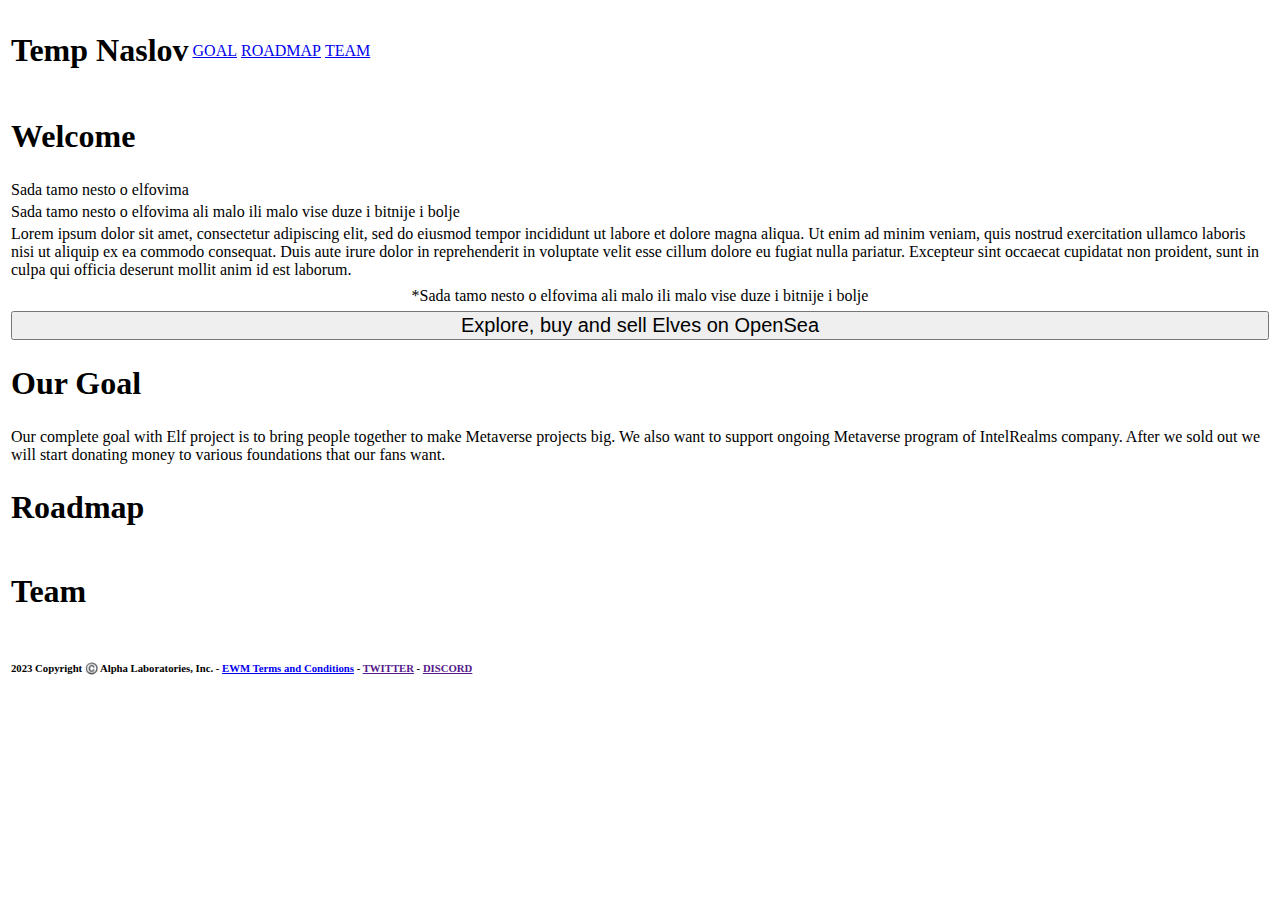
==== index.html @ 91750bc0 "Update index.html" ====
<!doctype html>
<html lang="en">
  <head>
    <meta charset="utf-8">
    <meta content='maximum-scale=1.0, initial-scale=1.0, width=device-width' name='viewport'>
    <link rel="stylesheet" href="style.css">
    <title>Temp Naslov</title>
    <link href="https://cdn.jsdelivr.net/npm/bootstrap@5.2.3/dist/css/bootstrap.min.css" rel="stylesheet" integrity="sha384-rbsA2VBKQhggwzxH7pPCaAqO46MgnOM80zW1RWuH61DGLwZJEdK2Kadq2F9CUG65" crossorigin="anonymous">
  </head>
  <body>
    <div class="p-3 mb-1 bg-black text-white overflow-hidden container-fluid d-flex">
        <table style="height: 20%; max-width: 100%;">
            <td class="align-middle"><h1 class="pe-2 text-justify">Temp Naslov</h1></td>
            <td class="align-middle"><a class="p-2 text-decoration-none text-light text-justify" href="#goal">GOAL</a></td>
            <td class="align-middle"><a class="p-2 text-decoration-none text-light text-justify" href="#roadmap">ROADMAP</a></td>
            <td class="align-middle"><a class="p-2 text-decoration-none text-light text-justify" href="#team">TEAM</a></td>
        </table>
    </div>


    <div class="text-white text-left container-fluid d-flex align-items-center justify-content-center m-0 p-0" style="height: auto;">
      <div class="h-100 w-75">
        <table class="table table-borderless">
          <tbody>
            <tr>
              <td class="pt-5 pb-5 align-top"><h1 class="display-1 text-justify text-light">Welcome</h1></td>
            </tr>

            <tr>
              <td class="align-top text-justify text-light lead">Sada tamo nesto o elfovima</td>
            </tr>

            <tr>
              <td class="align-top text-justify text-light lead">Sada tamo nesto o elfovima ali malo ili malo vise duze i bitnije i bolje</td>
            </tr>

            <tr class="bbot">
              <td class="align-top text-justify text-light lead pb-3">Lorem ipsum dolor sit amet, consectetur adipiscing elit, sed do eiusmod tempor incididunt ut labore et dolore magna aliqua. Ut enim ad minim veniam, quis nostrud exercitation ullamco laboris nisi ut aliquip ex ea commodo consequat. Duis aute irure dolor in reprehenderit in voluptate velit esse cillum dolore eu fugiat nulla pariatur. Excepteur sint occaecat cupidatat non proident, sunt in culpa qui officia deserunt mollit anim id est laborum.</td>
            </tr>

            <tr class="bbot">
              <td class="align-middle"><img src="images/kocka.png" class="img-fluid" alt="" class="" style="display: block; margin-left: auto; margin-right: auto;"></td>
            </tr>

            <tr>
              <td class="align-top text-justify text-light text-muted" style="text-align: center;">*Sada tamo nesto o elfovima ali malo ili malo vise duze i bitnije i bolje</td>
            </tr>

            <tr>
              <td class="align-top text-justify text-light pt-5"><a href="" class="text-decoration-none text-light" style="font-weight: bold; font-size: 26px;"><button class="text-light btn btn-outline-primary" style="width: 100%; height: 100%; font-size: 20px;">Explore, buy and sell Elves on OpenSea</button></a></td>
            </tr>

            <tr class="bbot" id="goal">
              <td class="pt-5 pb-5 align-top"><h1 class="display-5 text-justify text-light">Our Goal</h1></td>
            </tr>

            <tr>
              <td class="align-top text-justify text-light lead">Our complete goal with Elf project is to bring people together to make Metaverse projects big. We also want to support ongoing Metaverse program of IntelRealms company. After we sold out we will start donating money to various foundations that our fans want.</td>
            </tr>

            <tr class="bbot" id="roadmap">
              <td class="pt-5 pb-5 align-top"><h1 class="display-5 text-justify text-light">Roadmap</h1></td>
            </tr>



            <tr class="bbot" id="team">
              <td class="pt-5 pb-5 align-top"><h1 class="display-5 text-justify text-light">Team</h1></td>
            </tr>
          </tbody>
        </table>
      </div>
    </div>


    <div class="text-white text-left container-fluid d-flex align-items-center justify-content-center pt-5 pb-3" style="height: auto;">
      <table style="height: 20%; max-width: 80%;">
          <td class="align-middle"><h6 class="text-justify text-muted">2023 Copyright ©️ Alpha Laboratories, Inc. - <a href="tos.html" class="text-decoration-none text-light text-justify" target="_blank">EWM Terms and Conditions</a> - <a href="" class="text-decoration-none text-light text-justify" target="_blank">TWITTER</a> - <a href="" class="text-decoration-none text-light text-justify" target="_blank">DISCORD</a></h6></td>
      </table>
    </div>

    <script src="https://cdn.jsdelivr.net/npm/bootstrap@5.2.3/dist/js/bootstrap.bundle.min.js" integrity="sha384-kenU1KFdBIe4zVF0s0G1M5b4hcpxyD9F7jL+jjXkk+Q2h455rYXK/7HAuoJl+0I4" crossorigin="anonymous"></script>
  </body>
</html>
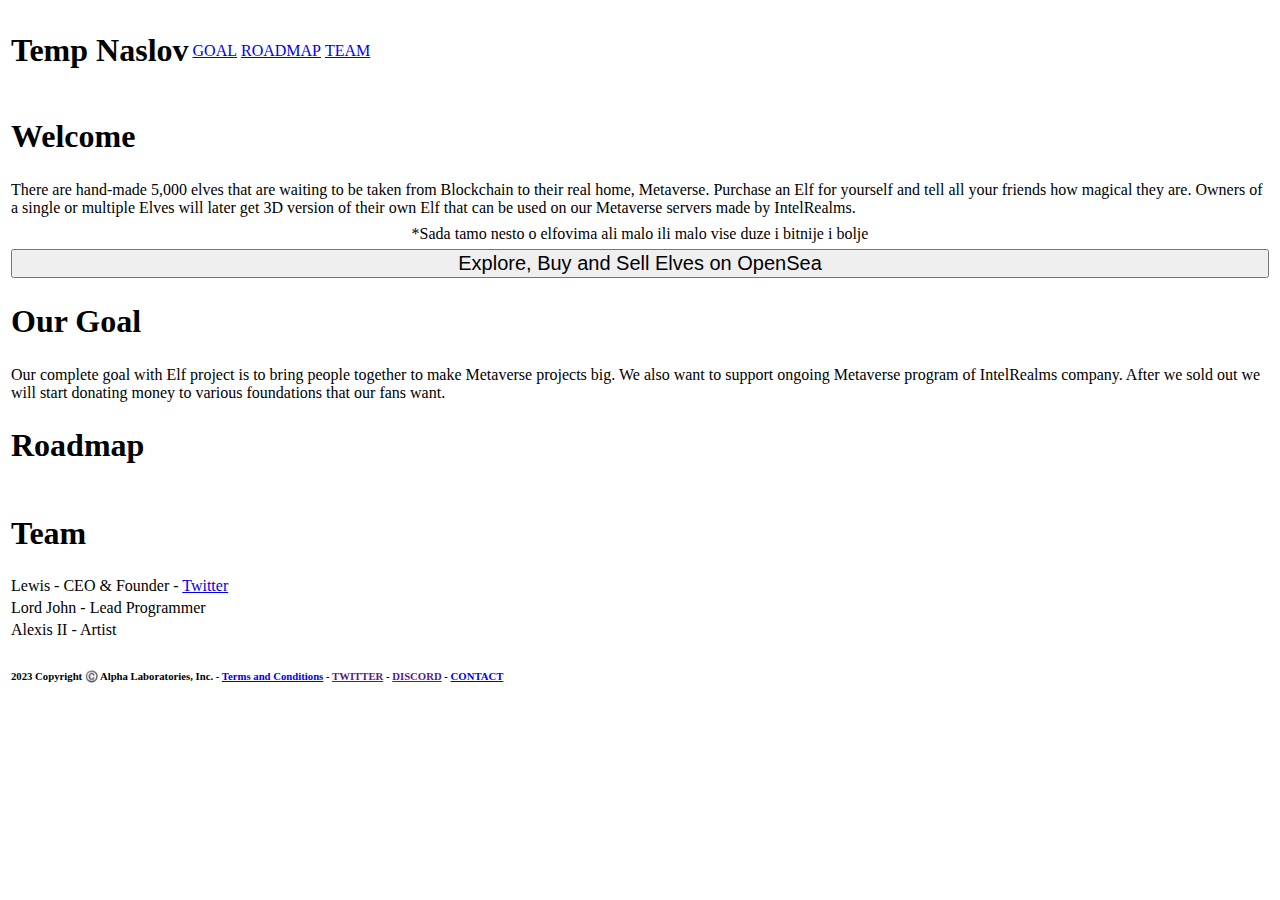
==== commit a53e51dd: "Update index.html" ====
--- a/index.html
+++ b/index.html
@@ -5,6 +5,7 @@
     <meta content='maximum-scale=1.0, initial-scale=1.0, width=device-width' name='viewport'>
     <link rel="stylesheet" href="style.css">
     <title>Temp Naslov</title>
+    <link rel="preconnect" href="https://fonts.googleapis.com"><link rel="preconnect" href="https://fonts.gstatic.com" crossorigin><link href="https://fonts.googleapis.com/css2?family=Montserrat:wght@500&family=Roboto:wght@100&display=swap" rel="stylesheet">
     <link href="https://cdn.jsdelivr.net/npm/bootstrap@5.2.3/dist/css/bootstrap.min.css" rel="stylesheet" integrity="sha384-rbsA2VBKQhggwzxH7pPCaAqO46MgnOM80zW1RWuH61DGLwZJEdK2Kadq2F9CUG65" crossorigin="anonymous">
   </head>
   <body>
@@ -23,19 +24,11 @@
         <table class="table table-borderless">
           <tbody>
             <tr>
-              <td class="pt-5 pb-5 align-top"><h1 class="display-1 text-justify text-light">Welcome</h1></td>
-            </tr>
-
-            <tr>
-              <td class="align-top text-justify text-light lead">Sada tamo nesto o elfovima</td>
-            </tr>
-
-            <tr>
-              <td class="align-top text-justify text-light lead">Sada tamo nesto o elfovima ali malo ili malo vise duze i bitnije i bolje</td>
+              <td class="pt-5 pb-5 align-top"><h1 class="display-1 text-justify text-light fst-italic fw-bold">Welcome</h1></td>
             </tr>
 
             <tr class="bbot">
-              <td class="align-top text-justify text-light lead pb-3">Lorem ipsum dolor sit amet, consectetur adipiscing elit, sed do eiusmod tempor incididunt ut labore et dolore magna aliqua. Ut enim ad minim veniam, quis nostrud exercitation ullamco laboris nisi ut aliquip ex ea commodo consequat. Duis aute irure dolor in reprehenderit in voluptate velit esse cillum dolore eu fugiat nulla pariatur. Excepteur sint occaecat cupidatat non proident, sunt in culpa qui officia deserunt mollit anim id est laborum.</td>
+              <td class="align-top text-justify text-light lead">There are hand-made 5,000 elves that are waiting to be taken from Blockchain to their real home, Metaverse. Purchase an Elf for yourself and tell all your friends how magical they are. Owners of a single or multiple Elves will later get 3D version of their own Elf that can be used on our Metaverse servers made by IntelRealms.</td>
             </tr>
 
             <tr class="bbot">
@@ -47,7 +40,7 @@
             </tr>
 
             <tr>
-              <td class="align-top text-justify text-light pt-5"><a href="" class="text-decoration-none text-light" style="font-weight: bold; font-size: 26px;"><button class="text-light btn btn-outline-primary" style="width: 100%; height: 100%; font-size: 20px;">Explore, buy and sell Elves on OpenSea</button></a></td>
+              <td class="align-top text-justify text-light pt-5"><a href="" class="text-decoration-none text-light" style="font-weight: bold; font-size: 26px;"><button class="text-light btn btn-outline-primary" style="width: 100%; height: 100%; font-size: 20px;">Explore, Buy and Sell Elves on OpenSea</button></a></td>
             </tr>
 
             <tr class="bbot" id="goal">
@@ -62,10 +55,24 @@
               <td class="pt-5 pb-5 align-top"><h1 class="display-5 text-justify text-light">Roadmap</h1></td>
             </tr>
 
-
+            <tr class="bbot">
+              <td class="align-middle"><img src="images/kocka.png" class="img-fluid" alt="" class="" style="display: block; margin-left: auto; margin-right: auto;"></td>
+            </tr>
 
             <tr class="bbot" id="team">
               <td class="pt-5 pb-5 align-top"><h1 class="display-5 text-justify text-light">Team</h1></td>
+            </tr>
+
+            <tr>
+              <td class="align-top text-light lead">Lewis - CEO & Founder - <a href="https://twitter.com/NFTByLouis" class="text-decoration-none text-justify" target="_blank">Twitter</a></td>
+            </tr>
+
+            <tr>
+              <td class="align-top text-light lead">Lord John - Lead Programmer</td>
+            </tr>
+
+            <tr>
+              <td class="align-top text-light lead">Alexis II - Artist</td>
             </tr>
           </tbody>
         </table>
@@ -75,7 +82,7 @@
 
     <div class="text-white text-left container-fluid d-flex align-items-center justify-content-center pt-5 pb-3" style="height: auto;">
       <table style="height: 20%; max-width: 80%;">
-          <td class="align-middle"><h6 class="text-justify text-muted">2023 Copyright ©️ Alpha Laboratories, Inc. - <a href="tos.html" class="text-decoration-none text-light text-justify" target="_blank">EWM Terms and Conditions</a> - <a href="" class="text-decoration-none text-light text-justify" target="_blank">TWITTER</a> - <a href="" class="text-decoration-none text-light text-justify" target="_blank">DISCORD</a></h6></td>
+          <td class="align-middle"><h6 class="text-justify text-muted">2023 Copyright ©️ Alpha Laboratories, Inc. - <a href="tos.html" class="text-decoration-none text-light text-justify" target="_blank">Terms and Conditions</a> - <a href="" class="text-decoration-none text-light text-justify" target="_blank">TWITTER</a> - <a href="" class="text-decoration-none text-light text-justify" target="_blank">DISCORD</a> - <a href="contact.html" class="text-decoration-none text-light text-justify" target="_blank">CONTACT</a></h6></td>
       </table>
     </div>
 
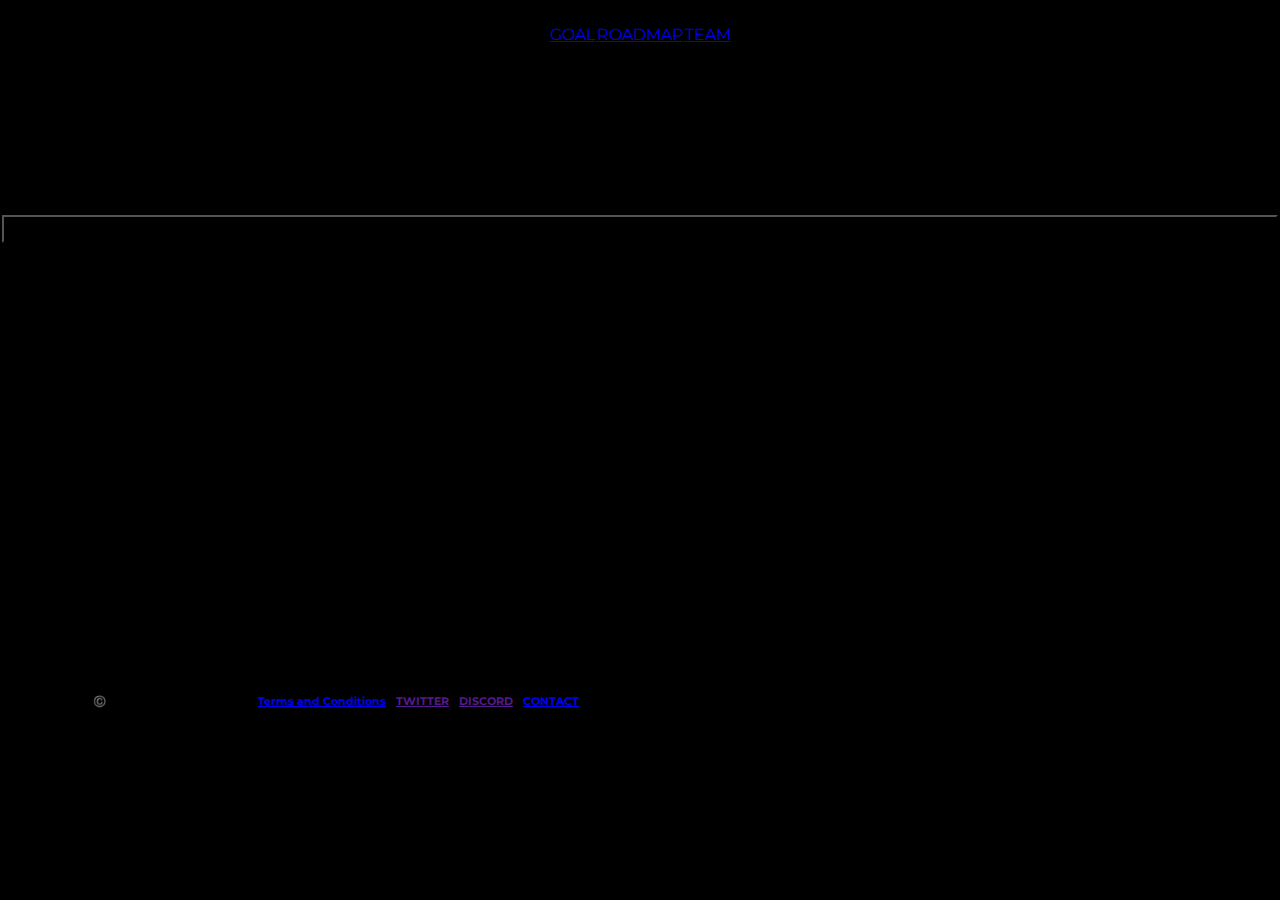
==== commit 59edd316: "Update index.html" ====
--- a/index.html
+++ b/index.html
@@ -4,76 +4,139 @@
     <meta charset="utf-8">
     <meta content='maximum-scale=1.0, initial-scale=1.0, width=device-width' name='viewport'>
     <link rel="stylesheet" href="style.css">
-    <title>Temp Naslov</title>
+    <title>Elf World</title>
     <link rel="preconnect" href="https://fonts.googleapis.com"><link rel="preconnect" href="https://fonts.gstatic.com" crossorigin><link href="https://fonts.googleapis.com/css2?family=Montserrat:wght@500&family=Roboto:wght@100&display=swap" rel="stylesheet">
     <link href="https://cdn.jsdelivr.net/npm/bootstrap@5.2.3/dist/css/bootstrap.min.css" rel="stylesheet" integrity="sha384-rbsA2VBKQhggwzxH7pPCaAqO46MgnOM80zW1RWuH61DGLwZJEdK2Kadq2F9CUG65" crossorigin="anonymous">
   </head>
   <body>
-    <div class="p-3 mb-1 bg-black text-white overflow-hidden container-fluid d-flex">
-        <table style="height: 20%; max-width: 100%;">
-            <td class="align-middle"><h1 class="pe-2 text-justify">Temp Naslov</h1></td>
-            <td class="align-middle"><a class="p-2 text-decoration-none text-light text-justify" href="#goal">GOAL</a></td>
-            <td class="align-middle"><a class="p-2 text-decoration-none text-light text-justify" href="#roadmap">ROADMAP</a></td>
-            <td class="align-middle"><a class="p-2 text-decoration-none text-light text-justify" href="#team">TEAM</a></td>
+    <div class="pt-3 pb-3 bg-black text-white overflow-hidden container-fluid d-flex">
+        <table style="height: 20%; max-width: 150px;" class="test">
+          <tbody>
+            <td class="align-middle"><img src="images/logo.svg" class="img-fluid" alt="" class=""></td>
+          </tbody>
         </table>
     </div>
 
+    <div class="p-3 mb-1 bg-black text-white overflow-hidden container-fluid d-flex">
+        <table class="test">
+          <tbody>
+            <td><a class="p-2 text-decoration-none text-light text-justify" href="#goal">GOAL</a></td>
+            <td><a class="p-2 text-decoration-none text-light text-justify" href="#roadmap">ROADMAP</a></td>
+            <td><a class="p-2 text-decoration-none text-light text-justify" href="#team">TEAM</a></td>
+          </tbody>
+        </table>
+    </div>
 
-    <div class="text-white text-left container-fluid d-flex align-items-center justify-content-center m-0 p-0" style="height: auto;">
+    <div class="text-white text-left container-fluid d-flex align-items-center justify-content-center m-0 p-0" style="height: auto">
       <div class="h-100 w-75">
         <table class="table table-borderless">
           <tbody>
             <tr>
-              <td class="pt-5 pb-5 align-top"><h1 class="display-1 text-justify text-light fst-italic fw-bold">Welcome</h1></td>
+              <td colspan="3" class="pt-5 pb-5 align-top"><h1 class="display-1 text-justify text-light fst-italic fw-bold">Welcome</h1></td>
             </tr>
 
             <tr class="bbot">
-              <td class="align-top text-justify text-light lead">There are hand-made 5,000 elves that are waiting to be taken from Blockchain to their real home, Metaverse. Purchase an Elf for yourself and tell all your friends how magical they are. Owners of a single or multiple Elves will later get 3D version of their own Elf that can be used on our Metaverse servers made by IntelRealms.</td>
+              <td colspan="3" class="align-top text-justify text-light lead">There are hand-made 5,000 elves that are waiting to be taken from Blockchain to their real home, Metaverse. Purchase an Elf for yourself and tell all your friends how magical they are. Elf World will have its own "Utility Cards Game" that will be hidden, like a treasure, so look closely. Owners of a single or multiple Elves will later get 3D version of their own Elf that can be used on our Metaverse servers made by IntelRealms.</td>
             </tr>
 
             <tr class="bbot">
-              <td class="align-middle"><img src="images/kocka.png" class="img-fluid" alt="" class="" style="display: block; margin-left: auto; margin-right: auto;"></td>
+              <td colspan="3" class="align-middle"><img src="images/lounge.png" class="img-fluid" alt="" class="" style="display: block; margin-left: auto; margin-right: auto;"></td>
             </tr>
 
             <tr>
-              <td class="align-top text-justify text-light text-muted" style="text-align: center;">*Sada tamo nesto o elfovima ali malo ili malo vise duze i bitnije i bolje</td>
+              <td colspan="3" class="align-top text-justify text-light text-muted pb-0" style="text-align: center;">*Elf World Metaverse is a project not only containing the "Elf" characters as PFP NFTs, but also an utility in the Metaverse and our own game that will be released in the future.</td>
             </tr>
 
             <tr>
-              <td class="align-top text-justify text-light pt-5"><a href="" class="text-decoration-none text-light" style="font-weight: bold; font-size: 26px;"><button class="text-light btn btn-outline-primary" style="width: 100%; height: 100%; font-size: 20px;">Explore, Buy and Sell Elves on OpenSea</button></a></td>
+              <td colspan="3" class="align-top text-justify text-light text-muted pt-0" style="text-align: center;">As EWM team we are trying also to donate most of our income to various charities with good intent. NFT owners will be considered donators.</td>
+            </tr>
+
+            <tr>
+              <td colspan="3" class="align-top text-justify text-light pt-5"><a href="" class="text-decoration-none text-light" style="font-weight: bold; font-size: 26px;"><button class="text-light btn btn-outline-primary bg-primary" style="width: 100%; height: 100%; font-size: 20px;">Explore, Buy and Sell Elves on OpenSea</button></a></td>
             </tr>
 
             <tr class="bbot" id="goal">
-              <td class="pt-5 pb-5 align-top"><h1 class="display-5 text-justify text-light">Our Goal</h1></td>
+              <td colspan="3" class="pt-5 pb-5 align-top"><h1 class="display-5 text-justify text-light fw-bold">Our Goal</h1></td>
             </tr>
 
             <tr>
-              <td class="align-top text-justify text-light lead">Our complete goal with Elf project is to bring people together to make Metaverse projects big. We also want to support ongoing Metaverse program of IntelRealms company. After we sold out we will start donating money to various foundations that our fans want.</td>
+              <td colspan="3" class="align-top text-justify text-light lead">Our complete goal with Elf project is to bring people together to make Metaverse projects big. We also want to support ongoing Metaverse program of IntelRealms company. After we sold out we will start donating money to various foundations that our fans want. Exactly, few months after the launch of Elf project, we will start developing 3D models of our Elves for the Metaverse usages.</td>
+            </tr>
+
+            <tr>
+              <td colspan="3" class="align-top text-justify text-light lead">Do not forget to join our discord to start chatting with thousands of Elf owners and fans, and be one of the developers, by buying the Elf and helping the project to expand!</td>
             </tr>
 
             <tr class="bbot" id="roadmap">
-              <td class="pt-5 pb-5 align-top"><h1 class="display-5 text-justify text-light">Roadmap</h1></td>
+              <td colspan="3" class="pt-5 pb-5 align-top"><h1 class="display-5 text-justify text-light fw-bold">Roadmap</h1></td>
+            </tr>
+
+            <tr>
+              <td colspan="3"><h5><span class="text-primary fst-italic">10%</span> <span class="text-white">- Pay back our parents</span></h5></td>
+            </tr>
+
+            <tr>
+              <td colspan="3"><h5><span class="text-primary fst-italic">20%</span> <span class="text-white">- Further develop EWM</span></h5></td>
+            </tr>
+
+            <tr>
+              <td colspan="3"><h5><span class="text-primary fst-italic">30%</span> <span class="text-white">- Secure bills for next 200 years</span></h5></td>
+            </tr>
+
+            <tr>
+              <td colspan="3"><h5><span class="text-primary fst-italic">40%</span> <span class="text-white">- Launch Elf Connect</span></h5></td>
+            </tr>
+
+            <tr>
+              <td colspan="3"><h5><span class="text-primary fst-italic">50%</span> <span class="text-white">- Launch 3D models of Elfs for Metaverse usage</span></h5></td>
+            </tr>
+
+            <tr>
+              <td colspan="3"><h5><span class="text-primary fst-italic">60%</span> <span class="text-white">- Make Elf World usable merchendise</span></h5></td>
+            </tr>
+
+            <tr>
+              <td colspan="3"><h5><span class="text-primary fst-italic">70%</span> <span class="text-white">- Donate to minimum 5 charities from our 50% income of NFTs</span></h5></td>
+            </tr>
+            
+            <tr>
+              <td colspan="3"><h5><span class="text-primary fst-italic">80%</span> <span class="text-white">- Start the "Elf Utility Cards Game"</span></h5></td>
+            </tr>
+
+            <tr>
+              <td colspan="3"><h5><span class="text-primary fst-italic">90%</span> <span class="text-white">- Help in development of Metaverse</span></h5></td>
+            </tr>
+
+            <tr>
+              <td colspan="3"><h5><span class="text-primary fst-italic">100%</span> <span class="text-white">- Partner with multiple NFT projects to develop IntelRealms and its Metaverse program</span></h5></td>
             </tr>
 
             <tr class="bbot">
-              <td class="align-middle"><img src="images/kocka.png" class="img-fluid" alt="" class="" style="display: block; margin-left: auto; margin-right: auto;"></td>
+              <td colspan="3" class="align-middle"><img src="images/kocka.png" class="img-fluid" alt="" class="" style="display: block; margin-left: auto; margin-right: auto;"></td>
             </tr>
 
             <tr class="bbot" id="team">
-              <td class="pt-5 pb-5 align-top"><h1 class="display-5 text-justify text-light">Team</h1></td>
+              <td colspan="3" class="pt-5 pb-5 align-top"><h1 class="display-5 text-justify text-light fw-bold">Team</h1></td>
             </tr>
 
             <tr>
-              <td class="align-top text-light lead">Lewis - CEO & Founder - <a href="https://twitter.com/NFTByLouis" class="text-decoration-none text-justify" target="_blank">Twitter</a></td>
+              <td class="text-center text-light lead">John</td>
+              <td class="text-center text-light lead">Lewis</td>
+              <td class="text-center text-light lead">Alexis</td>
             </tr>
 
             <tr>
-              <td class="align-top text-light lead">Lord John - Lead Programmer</td>
+              <td class="text-center text-muted lead">Coder</td>
+              <td class="text-center text-muted lead">Founder</td>
+              <td class="text-center text-muted lead">Artist</td>
             </tr>
 
-            <tr>
-              <td class="align-top text-light lead">Alexis II - Artist</td>
+            <tr class="bbot">
+              <td class="align-middle"><img src="images/john.png" class="img-fluid" alt="" class="" style="display: block; margin-left: auto; margin-right: auto;"></td>
+              <td class="align-middle"><img src="images/lewis.png" class="img-fluid" alt="" class="" style="display: block; margin-left: auto; margin-right: auto;"></td>
+              <td class="align-middle"><img src="images/alexis.png" class="img-fluid" alt="" class="" style="display: block; margin-left: auto; margin-right: auto;"></td>
             </tr>
+
           </tbody>
         </table>
       </div>
@@ -82,7 +145,7 @@
 
     <div class="text-white text-left container-fluid d-flex align-items-center justify-content-center pt-5 pb-3" style="height: auto;">
       <table style="height: 20%; max-width: 80%;">
-          <td class="align-middle"><h6 class="text-justify text-muted">2023 Copyright ©️ Alpha Laboratories, Inc. - <a href="tos.html" class="text-decoration-none text-light text-justify" target="_blank">Terms and Conditions</a> - <a href="" class="text-decoration-none text-light text-justify" target="_blank">TWITTER</a> - <a href="" class="text-decoration-none text-light text-justify" target="_blank">DISCORD</a> - <a href="contact.html" class="text-decoration-none text-light text-justify" target="_blank">CONTACT</a></h6></td>
+          <td colspan="3" class="align-middle"><h6 class="text-justify text-muted">2023 Copyright ©️ Alpha Laboratories, Inc. - <a href="tos.html" class="text-decoration-none text-light text-justify" target="_blank">Terms and Conditions</a> - <a href="" class="text-decoration-none text-light text-justify" target="_blank">TWITTER</a> - <a href="" class="text-decoration-none text-light text-justify" target="_blank">DISCORD</a> - <a href="contact.html" class="text-decoration-none text-light text-justify" target="_blank">CONTACT</a></h6></td>
       </table>
     </div>
 
--- a/style.css
+++ b/style.css
@@ -0,0 +1,39 @@
+*{
+    margin: 0;
+    padding: 0;
+    background-color: black;
+    font-family: 'Montserrat', sans-serif;
+}
+
+.bbot{
+    border-bottom: 1px solid white;
+}
+
+.btop{
+    border-top: 1px solid white;
+}
+
+::-webkit-scrollbar {
+    width: 5px;
+    border-radius: 30px;
+}
+  
+::-webkit-scrollbar-track:hover {
+    background: #141414;
+    border-radius: 30px;
+}
+  
+::-webkit-scrollbar-thumb {
+    background: #f1f1f1;
+    border-radius: 30px;
+}
+  
+::-webkit-scrollbar-thumb:hover {
+    background: #555;
+    border-radius: 30px;
+}
+
+.test {
+    margin: auto;
+    width: 10% !important; 
+}
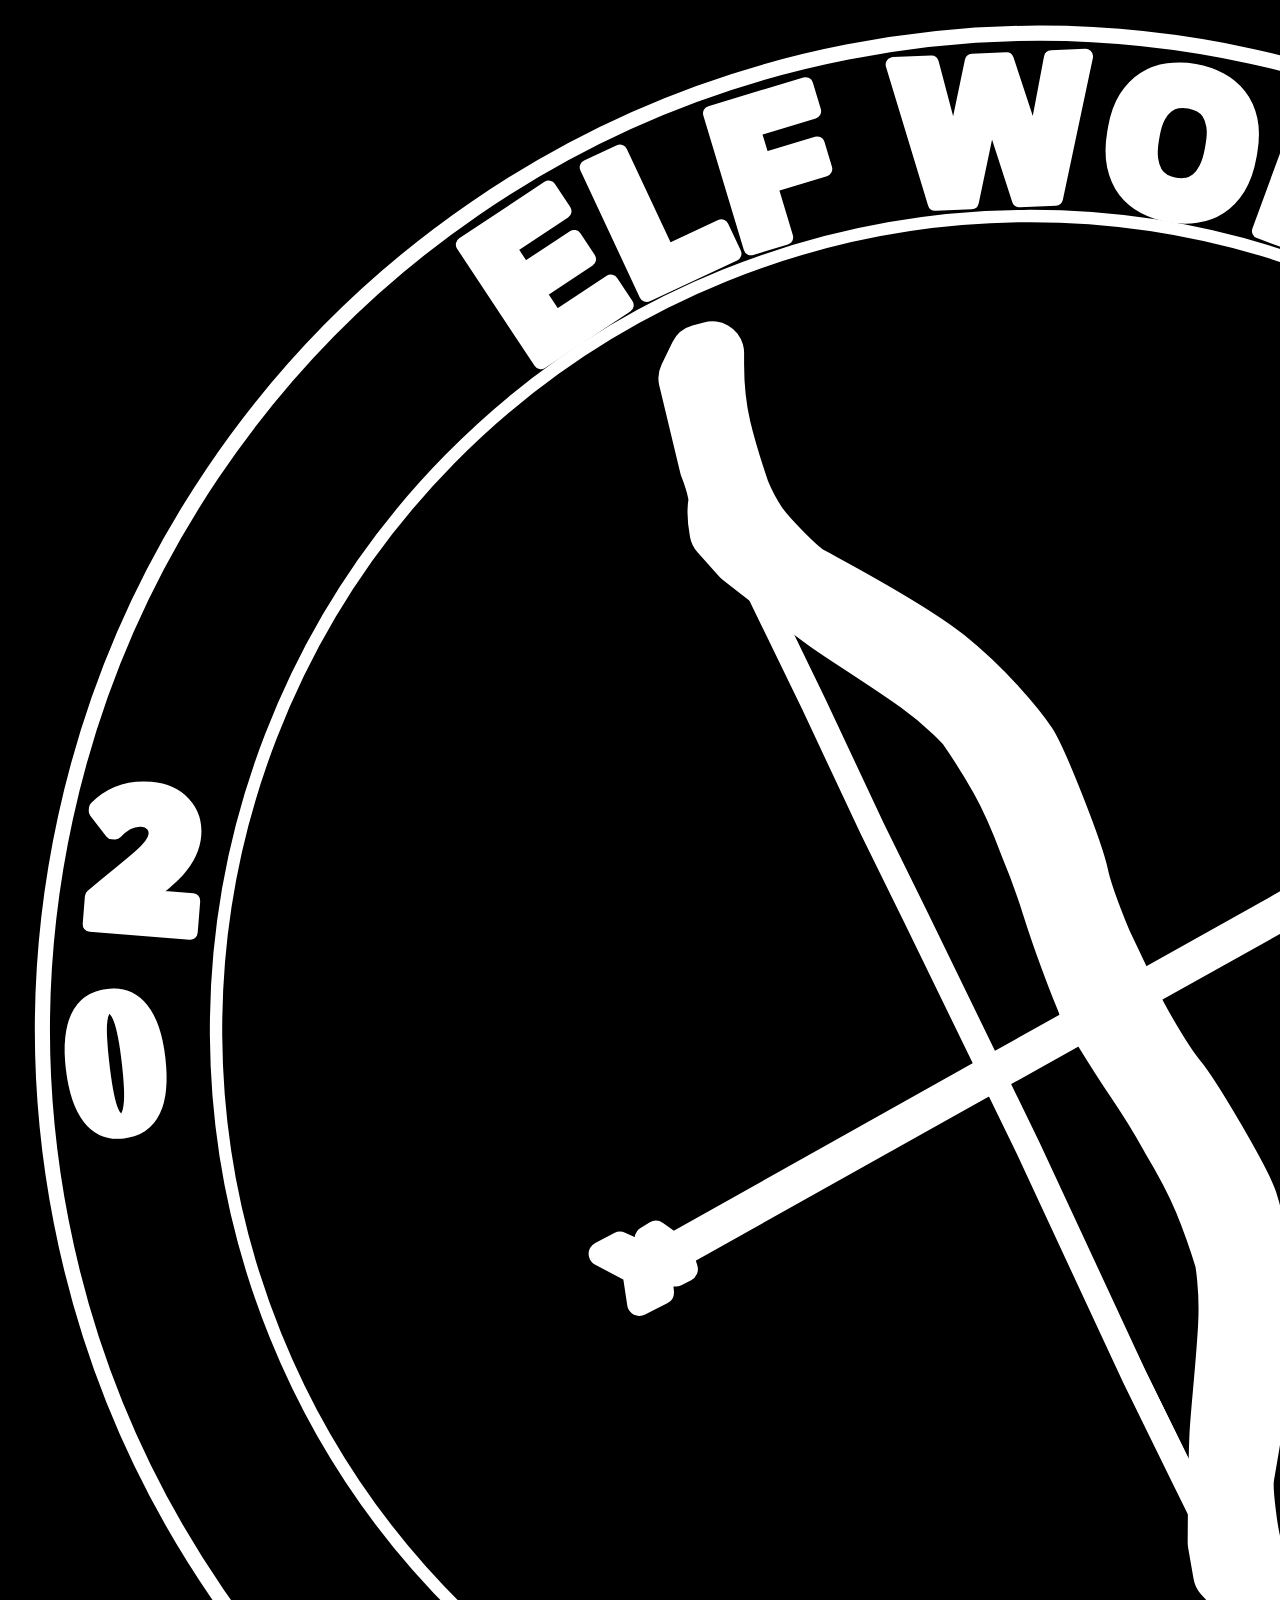
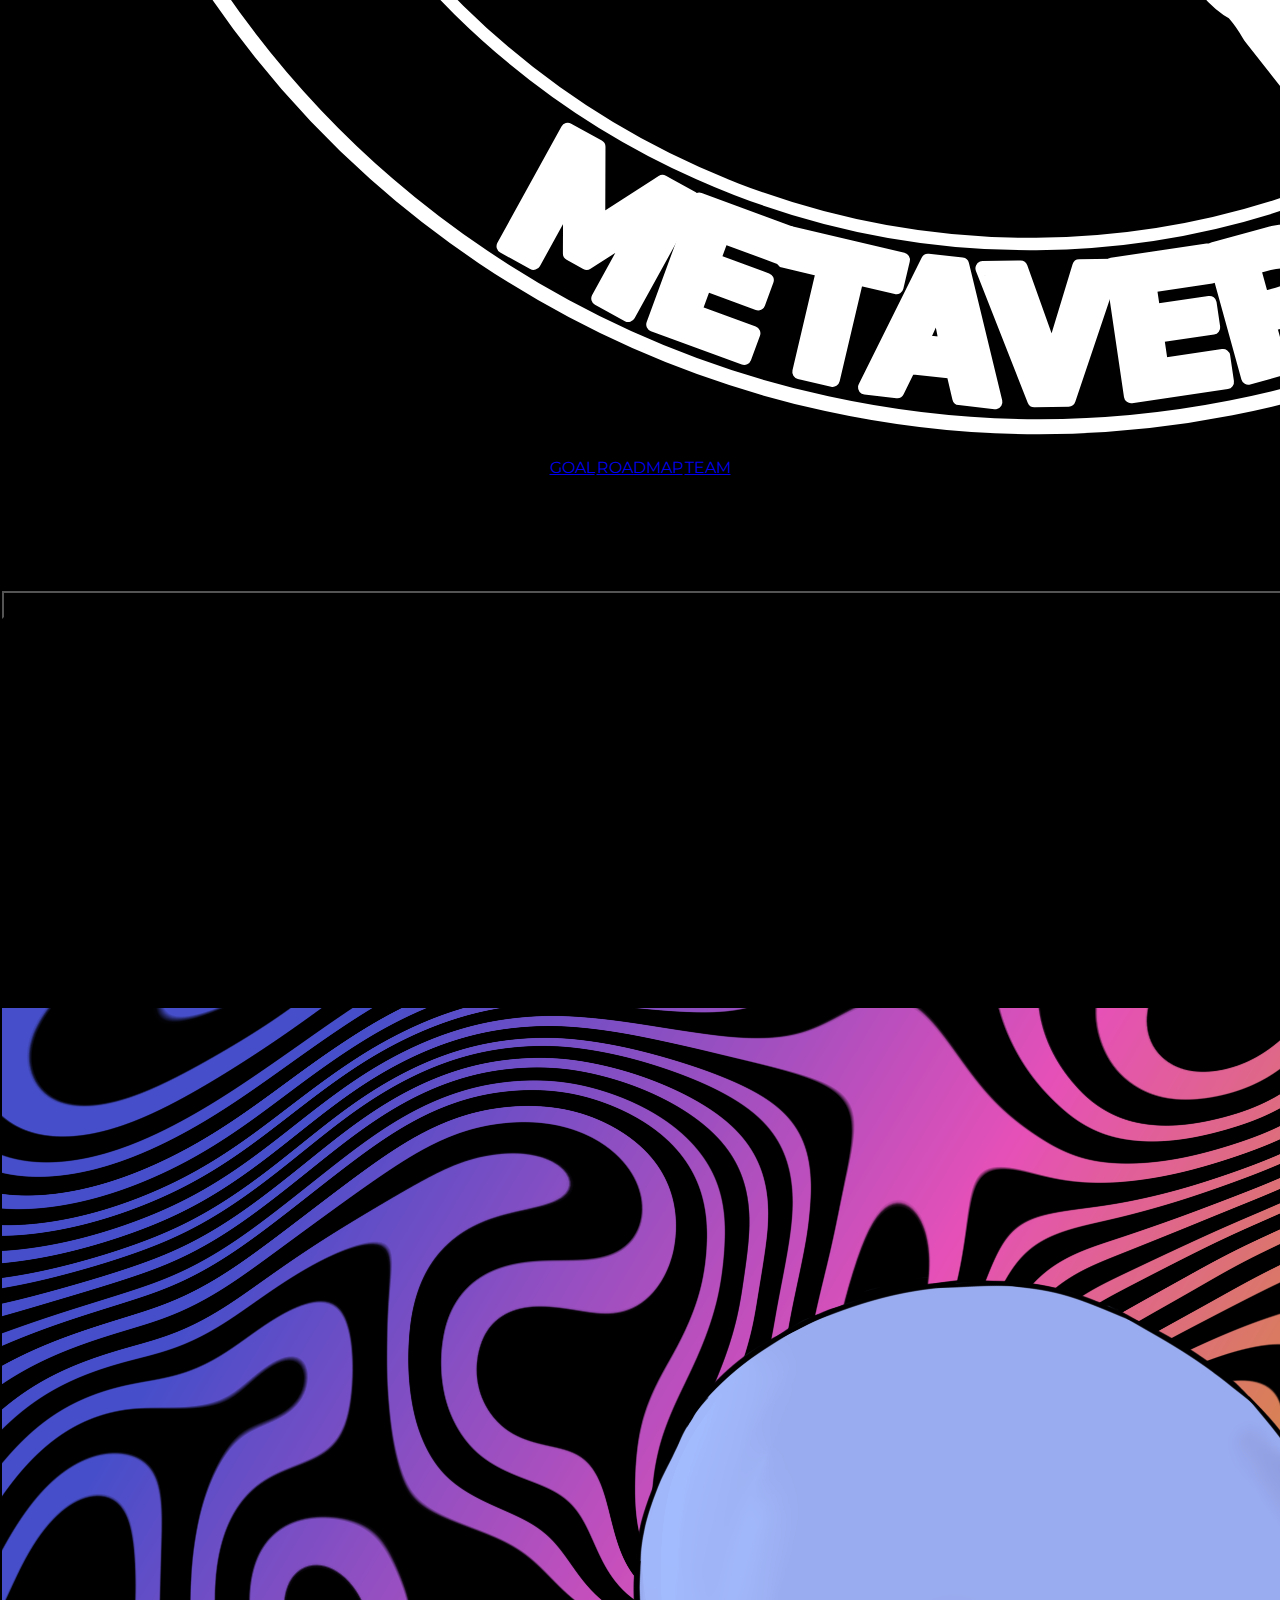
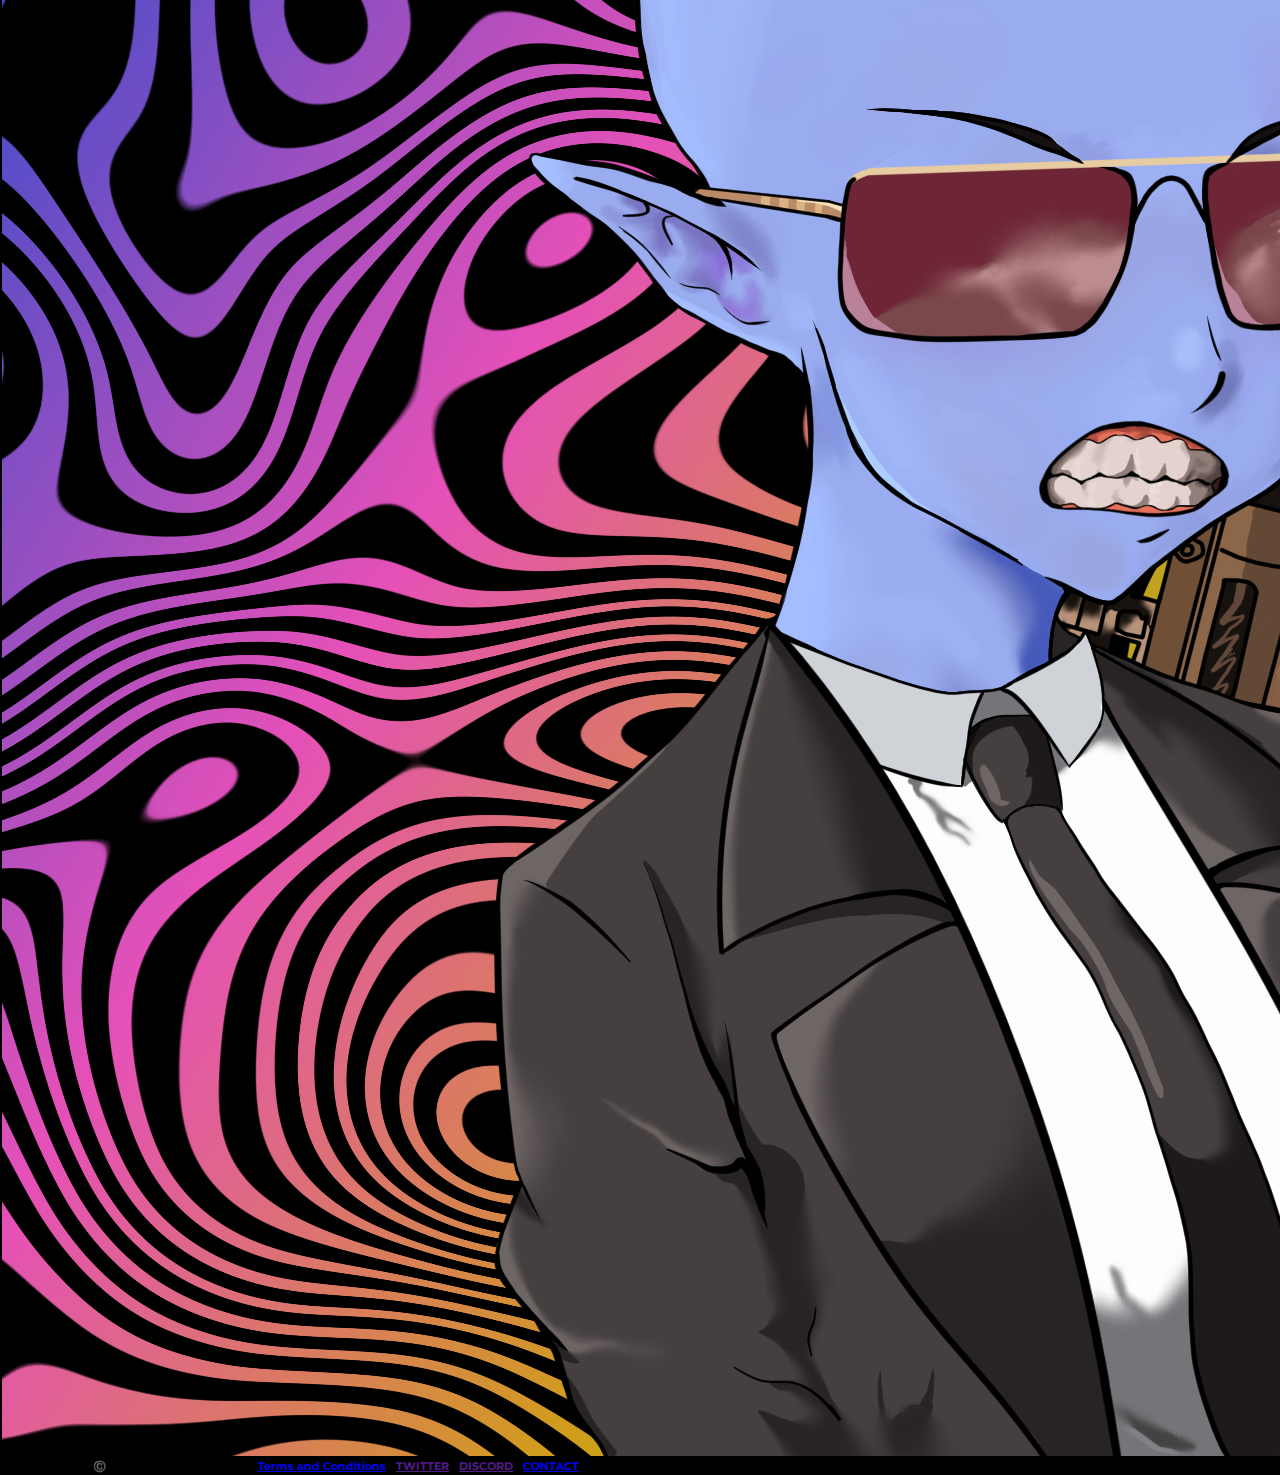
==== commit 82ff5c82: "Update index.html" ====
--- a/index.html
+++ b/index.html
@@ -111,10 +111,6 @@
               <td colspan="3"><h5><span class="text-primary fst-italic">100%</span> <span class="text-white">- Partner with multiple NFT projects to develop IntelRealms and its Metaverse program</span></h5></td>
             </tr>
 
-            <tr class="bbot">
-              <td colspan="3" class="align-middle"><img src="images/kocka.png" class="img-fluid" alt="" class="" style="display: block; margin-left: auto; margin-right: auto;"></td>
-            </tr>
-
             <tr class="bbot" id="team">
               <td colspan="3" class="pt-5 pb-5 align-top"><h1 class="display-5 text-justify text-light fw-bold">Team</h1></td>
             </tr>
